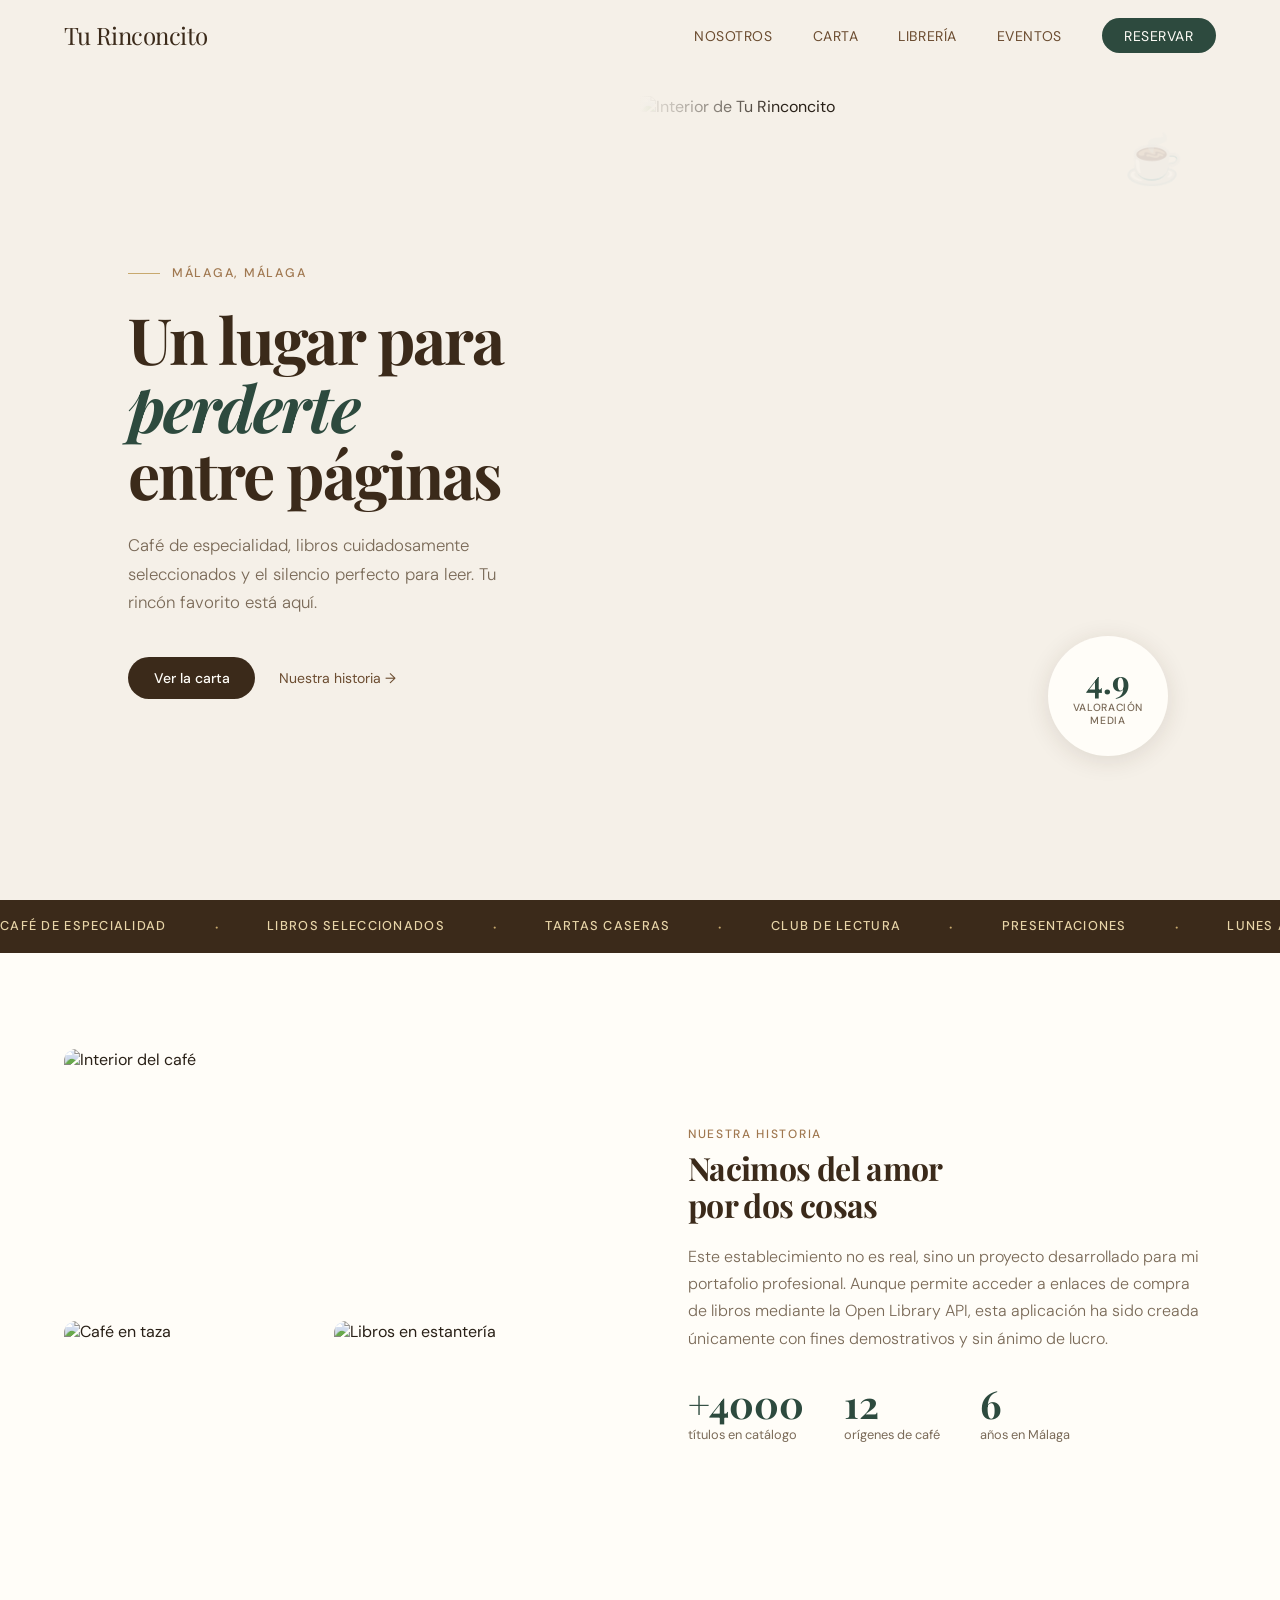
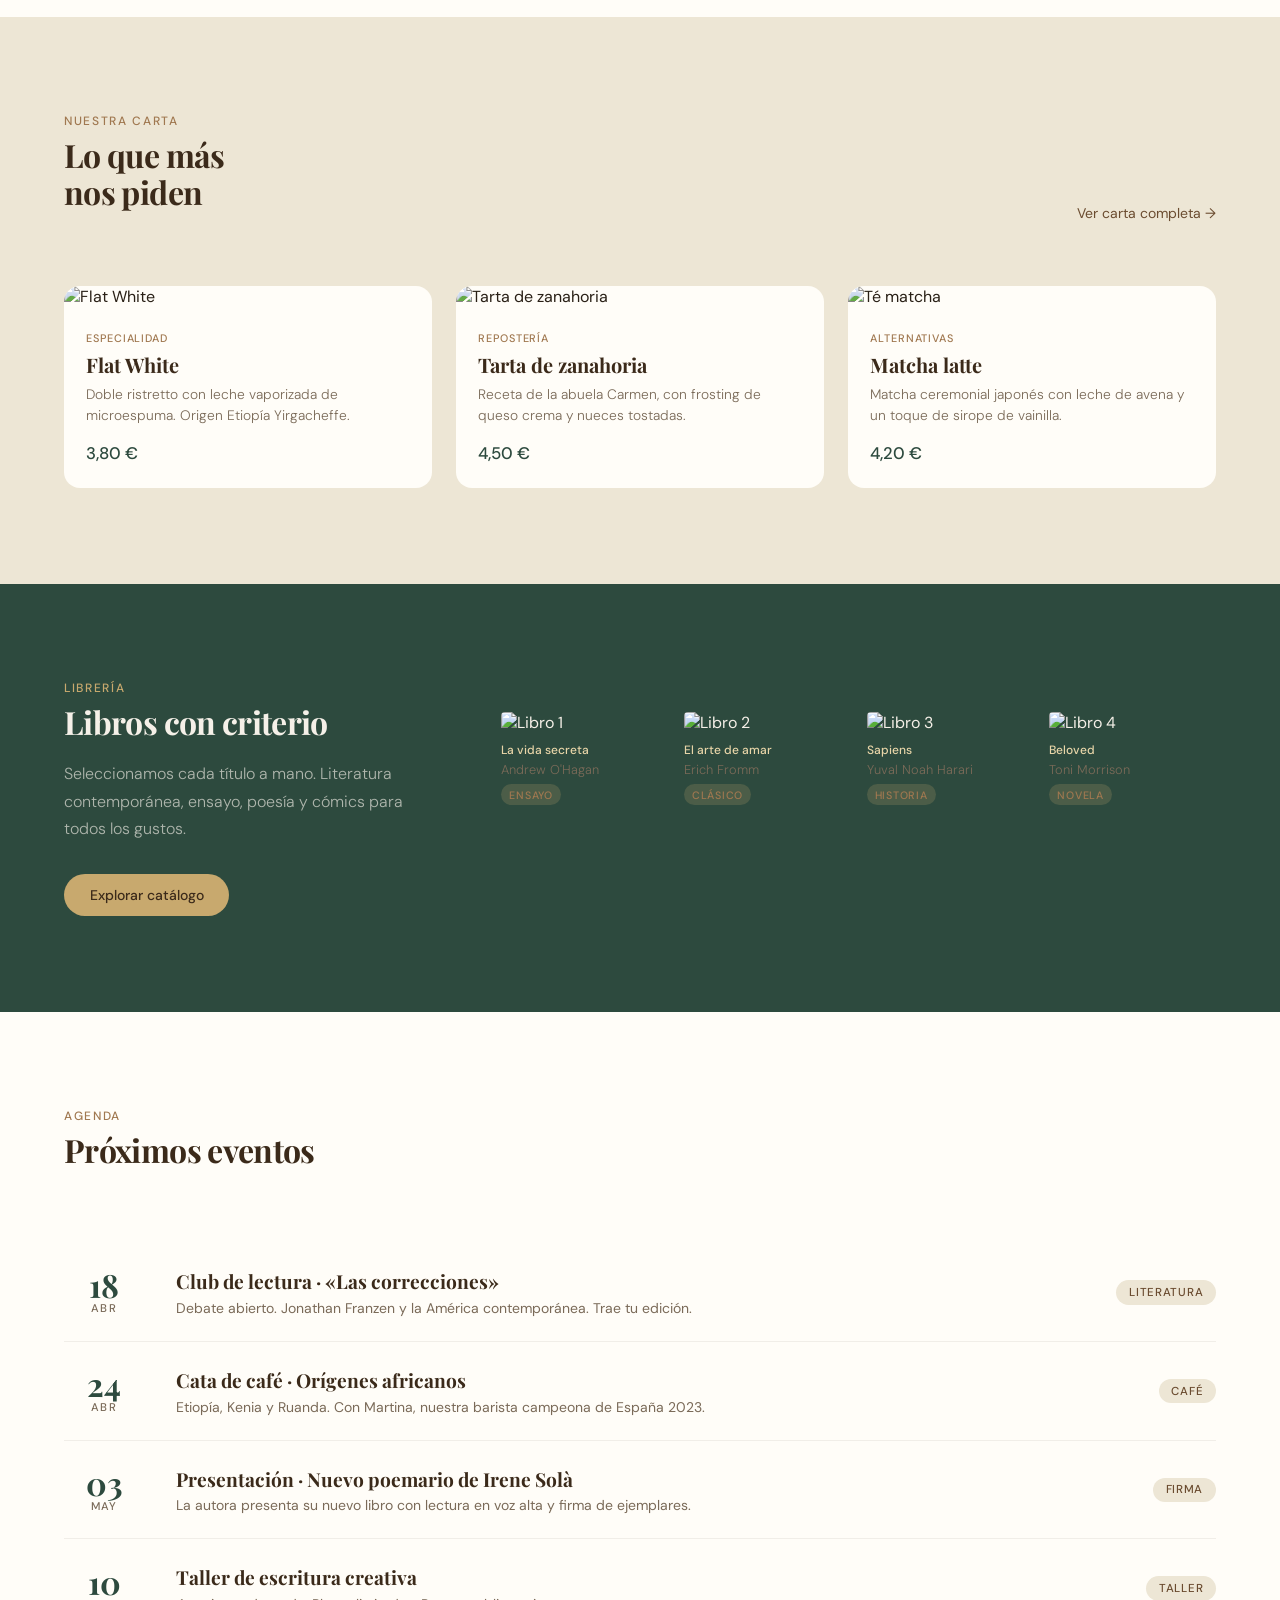
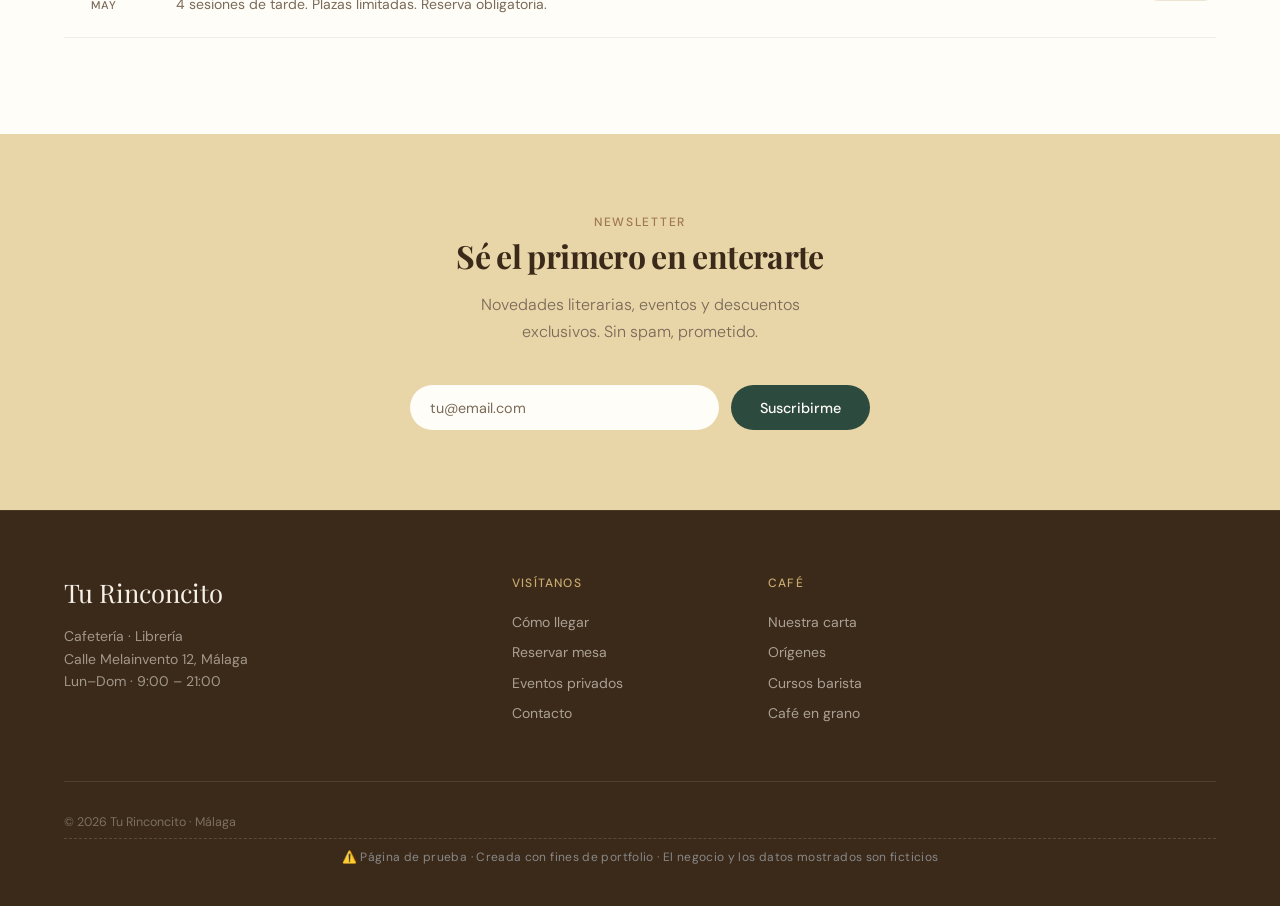
==== index.html @ 268b7c9b "Add files via upload" ====
<!doctype html>
<html lang="es">
  <head>
    <meta charset="UTF-8" />
    <meta name="viewport" content="width=device-width, initial-scale=1.0" />
    <title>Tu Rinconcito — Cafetería Librería</title>
    <link rel="preconnect" href="https://fonts.googleapis.com" />
    <link
      href="https://fonts.googleapis.com/css2?family=Playfair+Display:ital,wght@0,400;0,700;1,400&family=DM+Sans:wght@300;400;500&display=swap"
      rel="stylesheet"
    />

    <link rel="icon" href="./iconoCafe.ico" type="image/x-icon" />
    <link rel="stylesheet" href="styles.css" />
  </head>
  <body>
    <!-- NAV -->
    <nav id="navbar">
      <a href="#" class="nav-logo">Tu Rinconcito</a>
      <ul class="nav-links">
        <li><a href="#nosotros">Nosotros</a></li>
        <li><a href="#menu">Carta</a></li>
        <li><a href="#libros">Librería</a></li>
        <li><a href="#eventos">Eventos</a></li>
        <li><a href="#contacto" class="nav-cta">Reservar</a></li>
      </ul>
    </nav>

    <!-- HERO -->
    <section class="hero">
      <div class="hero-left">
        <p class="hero-eyebrow">Málaga, Málaga</p>
        <h1 class="hero-title">
          Un lugar para<br /><em>perderte</em><br />entre páginas
        </h1>
        <p class="hero-subtitle">
          Café de especialidad, libros cuidadosamente seleccionados y el
          silencio perfecto para leer. Tu rincón favorito está aquí.
        </p>
        <div class="hero-actions">
          <a href="#menu" class="btn-primary">Ver la carta</a>
          <a href="#nosotros" class="btn-text">Nuestra historia →</a>
        </div>
      </div>
      <div class="hero-right">
        <div class="hero-image-wrap">
          <img
            class="hero-img"
            src="https://hips.hearstapps.com/hmg-prod/images/ad-hoc-libreria-cafe-elle-gourmet-64f37fe46c05a.jpg?resize=980:*"
            alt="Interior de Tu Rinconcito"
          />
          <div class="hero-image-overlay"></div>
        </div>
        <div class="hero-badge">
          <span class="big">4.9</span>
          <span class="small">valoración media</span>
        </div>
        <div class="hero-deco">☕</div>
      </div>
    </section>

    <!-- MARQUEE -->
    <div class="marquee-bar" aria-hidden="true">
      <div class="marquee-track">
        <span>Café de especialidad</span><span class="dot">·</span>
        <span>Libros seleccionados</span><span class="dot">·</span>
        <span>Tartas caseras</span><span class="dot">·</span>
        <span>Club de lectura</span><span class="dot">·</span>
        <span>Presentaciones</span><span class="dot">·</span>
        <span>Lunes a domingo</span><span class="dot">·</span>
        <span>Café de especialidad</span><span class="dot">·</span>
        <span>Libros seleccionados</span><span class="dot">·</span>
        <span>Tartas caseras</span><span class="dot">·</span>
        <span>Club de lectura</span><span class="dot">·</span>
        <span>Presentaciones</span><span class="dot">·</span>
        <span>Lunes a domingo</span><span class="dot">·</span>
      </div>
    </div>

    <!-- ABOUT -->
    <section class="about" id="nosotros">
      <div class="reveal">
        <div class="about-image-grid">
          <img
            class="about-img"
            src="https://images.unsplash.com/photo-1559305616-3f99cd43e353?w=800&q=80"
            alt="Interior del café"
          />
          <img
            class="about-img"
            src="https://images.unsplash.com/photo-1495474472287-4d71bcdd2085?w=400&q=80"
            alt="Café en taza"
          />
          <img
            class="about-img"
            src="https://media.timeout.com/images/106189401/750/562/image.jpg"
            alt="Libros en estantería"
          />
        </div>
      </div>
      <div class="reveal">
        <p class="section-eyebrow">Nuestra historia</p>
        <h2 class="section-title">Nacimos del amor<br />por dos cosas</h2>
        <p class="section-body">
          Este establecimiento no es real, sino un proyecto desarrollado para mi
          portafolio profesional. Aunque permite acceder a enlaces de compra de
          libros mediante la Open Library API, esta aplicación ha sido creada
          únicamente con fines demostrativos y sin ánimo de lucro.
        </p>
        <div class="about-stats">
          <div>
            <div class="stat-num">+4000</div>
            <div class="stat-label">títulos en catálogo</div>
          </div>
          <div>
            <div class="stat-num">12</div>
            <div class="stat-label">orígenes de café</div>
          </div>
          <div>
            <div class="stat-num">6</div>
            <div class="stat-label">años en Málaga</div>
          </div>
        </div>
      </div>
    </section>

    <!-- MENU -->
    <section class="menu" id="menu">
      <div class="menu-header reveal">
        <div>
          <p class="section-eyebrow">Nuestra carta</p>
          <h2 class="section-title">Lo que más<br />nos piden</h2>
        </div>
        <a href="./carta.html" class="btn-text" style="margin-bottom: 0.5rem"
          >Ver carta completa →</a
        >
      </div>
      <div class="menu-grid">
        <div class="menu-card reveal">
          <img
            class="menu-card-img"
            src="https://www.lavazzausa.com/es/recipes-and-coffee-hacks/como-hacer-cafe-flat-white/_jcr_content/root/cust/customcontainer/image.coreimg.jpeg/1747815664322/d-m-how-to-slot-1-large%402.jpeg"
            alt="Flat White"
          />
          <div class="menu-card-body">
            <span class="menu-card-tag">Especialidad</span>
            <h3 class="menu-card-name">Flat White</h3>
            <p class="menu-card-desc">
              Doble ristretto con leche vaporizada de microespuma. Origen
              Etiopía Yirgacheffe.
            </p>
            <span class="menu-card-price">3,80 €</span>
          </div>
        </div>
        <div class="menu-card reveal">
          <img
            class="menu-card-img"
            src="https://www.justspices.es/media/recipe/bizcocho-zanahoria-sin-azucar.jpg"
            alt="Tarta de zanahoria"
          />
          <div class="menu-card-body">
            <span class="menu-card-tag">Repostería</span>
            <h3 class="menu-card-name">Tarta de zanahoria</h3>
            <p class="menu-card-desc">
              Receta de la abuela Carmen, con frosting de queso crema y nueces
              tostadas.
            </p>
            <span class="menu-card-price">4,50 €</span>
          </div>
        </div>
        <div class="menu-card reveal">
          <img
            class="menu-card-img"
            src="https://shopcoffeeexperience.com/wp-content/uploads/2024/09/te-matcha-redbus.jpg"
            alt="Té matcha"
          />
          <div class="menu-card-body">
            <span class="menu-card-tag">Alternativas</span>
            <h3 class="menu-card-name">Matcha latte</h3>
            <p class="menu-card-desc">
              Matcha ceremonial japonés con leche de avena y un toque de sirope
              de vainilla.
            </p>
            <span class="menu-card-price">4,20 €</span>
          </div>
        </div>
      </div>
    </section>

    <!-- LIBROS -->
    <section class="books" id="libros">
      <div class="books-layout">
        <div class="reveal">
          <p class="section-eyebrow">Librería</p>
          <h2 class="section-title">Libros con criterio</h2>
          <p class="section-body">
            Seleccionamos cada título a mano. Literatura contemporánea, ensayo,
            poesía y cómics para todos los gustos.
          </p>
          <a
            href="./libreria.html"
            class="btn-primary"
            style="
              display: inline-block;
              margin-top: 2rem;
              background: var(--sand);
              color: var(--brown);
            "
            >Explorar catálogo</a
          >
        </div>
        <div class="reveal">
          <div class="books-shelf">
            <div class="book">
              <img
                class="book-cover"
                src="https://cms.anagrama-ed.es/uploads/media/portadas/0001/23/cf4cf120631dd7d4f040956d47996b98063e74f5.jpeg"
                alt="Libro 1"
              />
              <p class="book-title-small">La vida secreta</p>
              <p class="book-author">Andrew O'Hagan</p>
              <span class="book-genre">Ensayo</span>
            </div>
            <div class="book">
              <img
                class="book-cover"
                src="https://www.naoslibros.es/media/img/portadas/_visd_0000JPG01W2T.jpg"
                alt="Libro 2"
              />
              <p class="book-title-small">El arte de amar</p>
              <p class="book-author">Erich Fromm</p>
              <span class="book-genre">Clásico</span>
            </div>
            <div class="book">
              <img
                class="book-cover"
                src="https://imagessl8.casadellibro.com/a/l/t5/18/9788466347518.jpg"
                alt="Libro 3"
              />
              <p class="book-title-small">Sapiens</p>
              <p class="book-author">Yuval Noah Harari</p>
              <span class="book-genre">Historia</span>
            </div>
            <div class="book">
              <img
                class="book-cover"
                src="https://images.unsplash.com/photo-1519682337058-a94d519337bc?w=200&q=80"
                alt="Libro 4"
              />
              <p class="book-title-small">Beloved</p>
              <p class="book-author">Toni Morrison</p>
              <span class="book-genre">Novela</span>
            </div>
          </div>
        </div>
      </div>
    </section>

    <!-- EVENTOS -->
    <section class="events" id="eventos">
      <div class="events-header reveal">
        <div>
          <p class="section-eyebrow">Agenda</p>
          <h2 class="section-title">Próximos eventos</h2>
        </div>

      </div>
      <div class="events-list reveal">
        <div class="event-item">
          <div class="event-date">
            <div class="event-day">18</div>
            <div class="event-month">Abr</div>
          </div>
          <div class="event-info">
            <h3>Club de lectura · «Las correcciones»</h3>
            <p>
              Debate abierto. Jonathan Franzen y la América contemporánea. Trae
              tu edición.
            </p>
          </div>
          <span class="event-tag">Literatura</span>
        </div>
        <div class="event-item">
          <div class="event-date">
            <div class="event-day">24</div>
            <div class="event-month">Abr</div>
          </div>
          <div class="event-info">
            <h3>Cata de café · Orígenes africanos</h3>
            <p>
              Etiopía, Kenia y Ruanda. Con Martina, nuestra barista campeona de
              España 2023.
            </p>
          </div>
          <span class="event-tag">Café</span>
        </div>
        <div class="event-item">
          <div class="event-date">
            <div class="event-day">03</div>
            <div class="event-month">May</div>
          </div>
          <div class="event-info">
            <h3>Presentación · Nuevo poemario de Irene Solà</h3>
            <p>
              La autora presenta su nuevo libro con lectura en voz alta y firma
              de ejemplares.
            </p>
          </div>
          <span class="event-tag">Firma</span>
        </div>
        <div class="event-item">
          <div class="event-date">
            <div class="event-day">10</div>
            <div class="event-month">May</div>
          </div>
          <div class="event-info">
            <h3>Taller de escritura creativa</h3>
            <p>4 sesiones de tarde. Plazas limitadas. Reserva obligatoria.</p>
          </div>
          <span class="event-tag">Taller</span>
        </div>
      </div>
    </section>

    <!-- NEWSLETTER -->
    <section class="newsletter" id="contacto">
      <p class="section-eyebrow" style="text-align: center">Newsletter</p>
      <h2 class="section-title reveal">Sé el primero en enterarte</h2>
      <p class="section-body reveal">
        Novedades literarias, eventos y descuentos exclusivos. Sin spam,
        prometido.
      </p>
      <form class="newsletter-form reveal" onsubmit="handleSubscribe(event)">
        <input type="email" placeholder="tu@email.com" required />
        <button type="submit">Suscribirme</button>
      </form>
      <p
        id="form-msg"
        style="
          margin-top: 1rem;
          font-size: 0.875rem;
          color: var(--green);
          display: none;
        "
      >
        ¡Apuntado! Nos vemos en el inbox
      </p>
    </section>

    <!-- FOOTER -->
    <footer>
      <div class="footer-top">
        <div>
          <div class="footer-brand">Tu Rinconcito</div>
          <p class="footer-tagline">
            Cafetería · Librería<br />Calle Melainvento 12, Málaga<br />Lun–Dom
            · 9:00 – 21:00
          </p>
        </div>
        <div class="footer-col">
          <h4>Visítanos</h4>
          <ul>
            <li><a href="#">Cómo llegar</a></li>
            <li><a href="#">Reservar mesa</a></li>
            <li><a href="#">Eventos privados</a></li>
            <li><a href="#">Contacto</a></li>
          </ul>
        </div>

        <div class="footer-col">
          <h4>Café</h4>
          <ul>
            <li><a href="#">Nuestra carta</a></li>
            <li><a href="#">Orígenes</a></li>
            <li><a href="#">Cursos barista</a></li>
            <li><a href="#">Café en grano</a></li>
          </ul>
        </div>
      </div>
      <div class="footer-bottom">
        <span>© 2026 Tu Rinconcito · Málaga</span>
      </div>
      <div class="footer-portfolio-notice">
        ⚠️ Página de prueba · Creada con fines de portfolio · El negocio y los
        datos mostrados son ficticios
      </div>
    </footer>

    <script src="script.js"></script>
  </body>
</html>
---- styles.css ----
*,
*::before,
*::after {
  box-sizing: border-box;
  margin: 0;
  padding: 0;
}

:root {
  --cream: #f5f0e8;
  --cream-dark: #ede6d5;
  --brown: #3b2a1a;
  --brown-mid: #6b4c30;
  --brown-light: #a07850;
  --green: #2d4a3e;
  --green-light: #4a7a68;
  --sand: #c8a96e;
  --sand-light: #e8d5a8;
  --text: #2a1f14;
  --text-muted: #7a6a58;
  --white: #fffdf8;
}

html {
  scroll-behavior: smooth;
}

body {
  font-family: "DM Sans", sans-serif;
  background: var(--cream);
  color: var(--text);
  overflow-x: hidden;
}

/* ── NAV ── */
nav {
  position: fixed;
  top: 0;
  left: 0;
  right: 0;
  z-index: 100;
  display: flex;
  align-items: center;
  justify-content: space-between;
  padding: 1.2rem 4rem;
  background: transparent;
  transition:
    background 0.4s,
    box-shadow 0.4s;
}

nav.scrolled {
  background: rgba(245, 240, 232, 0.95);
  backdrop-filter: blur(8px);
  box-shadow: 0 1px 0 rgba(58, 42, 26, 0.08);
}

.nav-logo {
  font-family: "Playfair Display", serif;
  font-size: 1.5rem;
  color: var(--brown);
  text-decoration: none;
  letter-spacing: -0.02em;
}

.nav-logo span {
  color: var(--green);
  font-style: italic;
}

.nav-links {
  display: flex;
  gap: 2.5rem;
  list-style: none;
}

.nav-links a {
  text-decoration: none;
  font-size: 0.875rem;
  font-weight: 400;
  color: var(--brown-mid);
  letter-spacing: 0.04em;
  text-transform: uppercase;
  transition: color 0.2s;
}

.nav-links a:hover {
  color: var(--brown);
}

.nav-cta {
  background: var(--green);
  color: var(--white) !important;
  padding: 0.55rem 1.4rem;
  border-radius: 100px;
  transition: background 0.2s !important;
}

.nav-cta:hover {
  background: var(--green-light) !important;
  color: var(--white) !important;
}

/* ── HERO ── */
.hero {
  min-height: 100vh;
  display: grid;
  grid-template-columns: 1fr 1fr;
  position: relative;
  overflow: hidden;
}

.hero-left {
  display: flex;
  flex-direction: column;
  justify-content: center;
  padding: 8rem 4rem 4rem 4rem;
  position: relative;
  z-index: 2;
}

.hero-eyebrow {
  font-size: 0.78rem;
  font-weight: 500;
  letter-spacing: 0.14em;
  text-transform: uppercase;
  color: var(--brown-light);
  margin-bottom: 1.5rem;
  display: flex;
  align-items: center;
  gap: 0.75rem;
}

.hero-eyebrow::before {
  content: "";
  display: block;
  width: 32px;
  height: 1px;
  background: var(--sand);
}

.hero-title {
  font-family: "Playfair Display", serif;
  font-size: clamp(3rem, 5vw, 5.5rem);
  line-height: 1.05;
  letter-spacing: -0.03em;
  color: var(--brown);
  margin-bottom: 1.5rem;
}

.hero-title em {
  font-style: italic;
  color: var(--green);
}

.hero-subtitle {
  font-size: 1.05rem;
  font-weight: 300;
  color: var(--text-muted);
  line-height: 1.7;
  max-width: 380px;
  margin-bottom: 2.5rem;
}

.hero-actions {
  display: flex;
  align-items: center;
  gap: 1.5rem;
}

.btn-primary {
  background: var(--brown);
  color: var(--white);
  padding: 0.85rem 2rem;
  border-radius: 100px;
  font-size: 0.9rem;
  font-weight: 500;
  text-decoration: none;
  transition:
    background 0.2s,
    transform 0.15s;
}

.btn-primary:hover {
  background: var(--brown-mid);
  transform: translateY(-2px);
}

.btn-text {
  font-size: 0.875rem;
  color: var(--brown-mid);
  text-decoration: none;
  display: flex;
  align-items: center;
  gap: 0.4rem;
  transition: gap 0.2s;
}

.btn-text:hover {
  gap: 0.7rem;
}

.hero-right {
  position: relative;
  overflow: hidden;
}

.hero-image-wrap {
  position: absolute;
  inset: 0;
}

.hero-img {
  width: 100%;
  height: 100%;
  object-fit: cover;
  filter: sepia(15%) saturate(80%);
}

.hero-image-overlay {
  position: absolute;
  inset: 0;
  background: linear-gradient(90deg, var(--cream) 0%, transparent 25%);
}

.hero-badge {
  position: absolute;
  bottom: 3rem;
  right: 3rem;
  background: var(--white);
  border-radius: 50%;
  width: 120px;
  height: 120px;
  display: flex;
  flex-direction: column;
  align-items: center;
  justify-content: center;
  text-align: center;
  padding: 1rem;
  box-shadow: 0 4px 24px rgba(58, 42, 26, 0.12);
}

.hero-badge .big {
  font-family: "Playfair Display", serif;
  font-size: 2rem;
  font-weight: 700;
  color: var(--green);
  line-height: 1;
}

.hero-badge .small {
  font-size: 0.65rem;
  font-weight: 500;
  letter-spacing: 0.06em;
  text-transform: uppercase;
  color: var(--text-muted);
  margin-top: 0.3rem;
}

/* floating coffee cup animation */
.hero-deco {
  position: absolute;
  top: 2rem;
  right: 2rem;
  font-size: 3rem;
  opacity: 0.15;
  animation: floatDeco 4s ease-in-out infinite;
}

@keyframes floatDeco {
  0%,
  100% {
    transform: translateY(0) rotate(-5deg);
  }
  50% {
    transform: translateY(-12px) rotate(5deg);
  }
}

/* ── MARQUEE ── */
.marquee-bar {
  background: var(--brown);
  color: var(--sand-light);
  padding: 0.9rem 0;
  overflow: hidden;
  white-space: nowrap;
}

.marquee-track {
  display: inline-flex;
  gap: 3rem;
  animation: marquee 22s linear infinite;
}

.marquee-track span {
  font-size: 0.8rem;
  font-weight: 500;
  letter-spacing: 0.1em;
  text-transform: uppercase;
}

.marquee-track .dot {
  color: var(--sand);
  font-size: 1rem;
}

@keyframes marquee {
  from {
    transform: translateX(0);
  }
  to {
    transform: translateX(-50%);
  }
}

/* ── SECTION BASE ── */
section {
  padding: 6rem 4rem;
}

.section-eyebrow {
  font-size: 0.75rem;
  font-weight: 500;
  letter-spacing: 0.14em;
  text-transform: uppercase;
  color: var(--brown-light);
  margin-bottom: 1rem;
}

.section-title {
  font-family: "Playfair Display", serif;
  font-size: clamp(2rem, 3.5vw, 3.2rem);
  letter-spacing: -0.02em;
  color: var(--brown);
  line-height: 1.15;
  margin-bottom: 1.2rem;
}

.section-body {
  font-size: 1rem;
  font-weight: 300;
  color: var(--text-muted);
  line-height: 1.7;
  max-width: 520px;
}

/* ── ABOUT ── */
.about {
  display: grid;
  grid-template-columns: 1fr 1fr;
  gap: 6rem;
  align-items: center;
  background: var(--white);
}

.about-image-grid {
  display: grid;
  grid-template-columns: 1fr 1fr;
  grid-template-rows: auto auto;
  gap: 12px;
}

.about-img {
  width: 100%;
  height: 200px;
  object-fit: cover;
  border-radius: 12px;
  filter: sepia(10%) saturate(85%);
}

.about-img:first-child {
  grid-column: 1 / 3;
  height: 260px;
}

.about-stats {
  display: flex;
  gap: 2.5rem;
  margin-top: 2rem;
}

.stat-num {
  font-family: "Playfair Display", serif;
  font-size: 2.4rem;
  font-weight: 700;
  color: var(--green);
  line-height: 1;
}

.stat-label {
  font-size: 0.8rem;
  font-weight: 400;
  color: var(--text-muted);
  margin-top: 0.25rem;
}

/* ── MENU / HIGHLIGHTS ── */
.menu {
  background: var(--cream-dark);
}

.menu-header {
  display: flex;
  align-items: flex-end;
  justify-content: space-between;
  margin-bottom: 3.5rem;
}

.menu-grid {
  display: grid;
  grid-template-columns: repeat(3, 1fr);
  gap: 1.5rem;
}

.menu-card {
  background: var(--white);
  border-radius: 16px;
  overflow: hidden;
  transition:
    transform 0.3s,
    box-shadow 0.3s;
  cursor: pointer;
}

.menu-card:hover {
  transform: translateY(-6px);
  box-shadow: 0 16px 40px rgba(58, 42, 26, 0.14);
}

.menu-card-img {
  width: 100%;
  height: 220px;
  object-fit: cover;
  filter: sepia(8%) saturate(90%);
}

.menu-card-body {
  padding: 1.2rem 1.4rem 1.5rem;
}

.menu-card-tag {
  display: inline-block;
  font-size: 0.7rem;
  font-weight: 500;
  letter-spacing: 0.08em;
  text-transform: uppercase;
  color: var(--brown-light);
  margin-bottom: 0.5rem;
}

.menu-card-name {
  font-family: "Playfair Display", serif;
  font-size: 1.3rem;
  color: var(--brown);
  margin-bottom: 0.4rem;
}

.menu-card-desc {
  font-size: 0.875rem;
  color: var(--text-muted);
  line-height: 1.5;
  margin-bottom: 1rem;
}

.menu-card-price {
  font-size: 1rem;
  font-weight: 500;
  color: var(--green);
}

/* ── BOOKS ── */
.books {
  background: var(--green);
  color: var(--cream);
}

.books .section-title {
  color: var(--cream);
}

.books .section-eyebrow {
  color: var(--sand);
}

.books .section-body {
  color: rgba(245, 240, 232, 0.65);
}

.books-layout {
  display: grid;
  grid-template-columns: 1fr 2fr;
  gap: 5rem;
  align-items: start;
}

.books-shelf {
  display: grid;
  grid-template-columns: repeat(4, 1fr);
  gap: 1rem;
  margin-top: 2rem;
}

.book {
  cursor: pointer;
  transition: transform 0.2s;
}

.book:hover {
  transform: translateY(-8px);
}

.book-cover {
  width: 100%;
  aspect-ratio: 2/3;
  border-radius: 4px;
  margin-bottom: 0.6rem;
  object-fit: cover;
}

.book-title-small {
  font-size: 0.75rem;
  font-weight: 500;
  color: var(--sand-light);
  line-height: 1.3;
}

.book-author {
  font-size: 0.7rem;
  color: rgba(245, 240, 232, 0.45);
  margin-top: 0.15rem;
}

.book-genre {
  display: inline-block;
  font-size: 0.65rem;
  padding: 0.2rem 0.5rem;
  border-radius: 100px;
  background: rgba(200, 169, 110, 0.2);
  color: var(--sand);
  margin-top: 0.4rem;
}

/* ── EVENTS ── */
.events {
  background: var(--white);
}

.events-header {
  display: flex;
  align-items: flex-end;
  justify-content: space-between;
  margin-bottom: 3.5rem;
}

.events-list {
  display: flex;
  flex-direction: column;
  gap: 1px;
}

.event-item {
  display: grid;
  grid-template-columns: 80px 1fr auto;
  align-items: center;
  gap: 2rem;
  padding: 1.5rem 0;
  border-bottom: 1px solid rgba(58, 42, 26, 0.07);
  transition: background 0.2s;
  cursor: pointer;
}

.event-item:hover {
  background: var(--cream);
  padding-left: 1rem;
  border-radius: 8px;
}

.event-date {
  text-align: center;
}

.event-day {
  font-family: "Playfair Display", serif;
  font-size: 2rem;
  font-weight: 700;
  color: var(--green);
  line-height: 1;
}

.event-month {
  font-size: 0.7rem;
  font-weight: 500;
  letter-spacing: 0.1em;
  text-transform: uppercase;
  color: var(--text-muted);
}

.event-info h3 {
  font-family: "Playfair Display", serif;
  font-size: 1.2rem;
  color: var(--brown);
  margin-bottom: 0.3rem;
}

.event-info p {
  font-size: 0.875rem;
  color: var(--text-muted);
}

.event-tag {
  font-size: 0.72rem;
  font-weight: 500;
  letter-spacing: 0.06em;
  text-transform: uppercase;
  padding: 0.3rem 0.8rem;
  border-radius: 100px;
  background: var(--cream-dark);
  color: var(--brown-mid);
}

/* ── NEWSLETTER ── */
.newsletter {
  background: var(--sand-light);
  text-align: center;
  padding: 5rem 4rem;
}

.newsletter .section-title {
  max-width: 480px;
  margin: 0 auto 1rem;
}

.newsletter .section-body {
  margin: 0 auto 2.5rem;
  text-align: center;
  max-width: 400px;
}

.newsletter-form {
  display: flex;
  gap: 0.75rem;
  justify-content: center;
  max-width: 460px;
  margin: 0 auto;
}

.newsletter-form input {
  flex: 1;
  padding: 0.85rem 1.25rem;
  border: none;
  border-radius: 100px;
  font-family: "DM Sans", sans-serif;
  font-size: 0.9rem;
  background: var(--white);
  color: var(--text);
  outline: none;
}

.newsletter-form input::placeholder {
  color: var(--text-muted);
}

.newsletter-form button {
  padding: 0.85rem 1.8rem;
  border: none;
  border-radius: 100px;
  background: var(--green);
  color: var(--white);
  font-family: "DM Sans", sans-serif;
  font-size: 0.9rem;
  font-weight: 500;
  cursor: pointer;
  transition:
    background 0.2s,
    transform 0.15s;
}

.newsletter-form button:hover {
  background: var(--green-light);
  transform: translateY(-2px);
}

/* ── FOOTER ── */
footer {
  background: var(--brown);
  color: var(--cream);
  padding: 4rem 4rem 2rem;
}

.footer-top {
  display: grid;
  grid-template-columns: 2fr 1fr 1fr 1fr;
  gap: 4rem;
  padding-bottom: 3rem;
  border-bottom: 1px solid rgba(245, 240, 232, 0.1);
  margin-bottom: 2rem;
}

.footer-brand {
  font-family: "Playfair Display", serif;
  font-size: 1.6rem;
  color: var(--cream);
  margin-bottom: 1rem;
}

.footer-brand span {
  color: var(--sand);
  font-style: italic;
}

.footer-tagline {
  font-size: 0.875rem;
  color: rgba(245, 240, 232, 0.55);
  line-height: 1.6;
  max-width: 220px;
}

.footer-col h4 {
  font-size: 0.75rem;
  font-weight: 500;
  letter-spacing: 0.1em;
  text-transform: uppercase;
  color: var(--sand);
  margin-bottom: 1.2rem;
}

.footer-col ul {
  list-style: none;
}

.footer-col li {
  margin-bottom: 0.6rem;
}

.footer-col a {
  text-decoration: none;
  font-size: 0.875rem;
  color: rgba(245, 240, 232, 0.6);
  transition: color 0.2s;
}

.footer-col a:hover {
  color: var(--cream);
}

.footer-bottom {
  display: flex;
  align-items: center;
  justify-content: space-between;
  font-size: 0.78rem;
  color: rgba(245, 240, 232, 0.35);
}

.social-links {
  display: flex;
  gap: 1rem;
}

.social-links a {
  color: rgba(245, 240, 232, 0.45);
  text-decoration: none;
  font-size: 0.78rem;
  transition: color 0.2s;
}

.social-links a:hover {
  color: var(--cream);
}

/* ── SCROLL REVEAL ── */
.reveal {
  opacity: 0;
  transform: translateY(28px);
  transition:
    opacity 0.7s ease,
    transform 0.7s ease;
}

.reveal.visible {
  opacity: 1;
  transform: translateY(0);
}

/* ── RESPONSIVE ── */
@media (max-width: 900px) {
  nav {
    padding: 1rem 1.5rem;
  }
  .nav-links {
    display: none;
  }
  .hero {
    grid-template-columns: 1fr;
  }
  .hero-right {
    display: none;
  }
  .hero-left {
    padding: 7rem 1.5rem 4rem;
  }
  section {
    padding: 4rem 1.5rem;
  }
  .about {
    grid-template-columns: 1fr;
    gap: 2.5rem;
  }
  .menu-grid {
    grid-template-columns: 1fr;
  }
  .books-layout {
    grid-template-columns: 1fr;
    gap: 2.5rem;
  }
  .books-shelf {
    grid-template-columns: repeat(4, 1fr);
  }
  .footer-top {
    grid-template-columns: 1fr 1fr;
    gap: 2rem;
  }
  .newsletter-form {
    flex-direction: column;
  }
}

@keyframes floatDeco {
  0%,
  100% {
    transform: translateY(0) rotate(-5deg);
  }
  50% {
    transform: translateY(-12px) rotate(5deg);
  }
}

@keyframes marquee {
  from {
    transform: translateX(0);
  }
  to {
    transform: translateX(-50%);
  }
}

/* ── RESPONSIVE ── */
@media (max-width: 900px) {
  nav {
    padding: 1rem 1.5rem;
  }
  .nav-links {
    display: none;
  }
  .hero {
    grid-template-columns: 1fr;
  }
  .hero-right {
    display: none;
  }
  .hero-left {
    padding: 7rem 1.5rem 4rem;
  }
  section {
    padding: 4rem 1.5rem;
  }
  .about {
    grid-template-columns: 1fr;
    gap: 2.5rem;
  }
  .menu-grid {
    grid-template-columns: 1fr;
  }
  .books-layout {
    grid-template-columns: 1fr;
    gap: 2.5rem;
  }
  .books-shelf {
    grid-template-columns: repeat(4, 1fr);
  }
  .footer-top {
    grid-template-columns: 1fr 1fr;
    gap: 2rem;
  }
  .newsletter-form {
    flex-direction: column;
  }
}

.nav-links a.active {
  color: var(--brown);
  font-weight: 500;
}

.nav-cta:hover {
  background: var(--green-light) !important;
}

/* ── PAGE HERO ── */
.page-hero {
  padding: 10rem 4rem 5rem;
  background: var(--white);
  display: grid;
  grid-template-columns: 1fr 1fr;
  gap: 4rem;
  align-items: end;
}

.page-hero-eyebrow {
  font-size: 0.78rem;
  font-weight: 500;
  letter-spacing: 0.14em;
  text-transform: uppercase;
  color: var(--brown-light);
  margin-bottom: 1rem;
  display: flex;
  align-items: center;
  gap: 0.75rem;
}

.page-hero-eyebrow::before {
  content: "";
  display: block;
  width: 32px;
  height: 1px;
  background: var(--sand);
}

.page-hero-title {
  font-family: "Playfair Display", serif;
  font-size: clamp(3rem, 5vw, 5rem);
  line-height: 1.05;
  letter-spacing: -0.03em;
  color: var(--brown);
}

.page-hero-title em {
  font-style: italic;
  color: var(--green);
}

.page-hero-right {
  padding-bottom: 0.5rem;
}

.page-hero-desc {
  font-size: 1.05rem;
  font-weight: 300;
  color: var(--text-muted);
  line-height: 1.7;
  margin-bottom: 1.5rem;
}

.hours-badge {
  display: inline-flex;
  align-items: center;
  gap: 0.6rem;
  background: var(--cream);
  border: 1px solid var(--cream-dark);
  border-radius: 100px;
  padding: 0.5rem 1.1rem;
  font-size: 0.82rem;
  color: var(--brown-mid);
}

.hours-dot {
  width: 7px;
  height: 7px;
  border-radius: 50%;
  background: var(--green);
  animation: pulse 2s ease-in-out infinite;
}

@keyframes pulse {
  0%,
  100% {
    opacity: 1;
  }
  50% {
    opacity: 0.35;
  }
}

/* ── FILTER TABS ── */
.filter-bar {
  background: var(--white);
  padding: 0 4rem 2.5rem;
  display: flex;
  align-items: center;
  gap: 0.5rem;
  border-bottom: 1px solid rgba(58, 42, 26, 0.07);
  flex-wrap: wrap;
}

.filter-btn {
  padding: 0.5rem 1.2rem;
  border-radius: 100px;
  border: 1px solid var(--cream-dark);
  background: transparent;
  font-family: "DM Sans", sans-serif;
  font-size: 0.82rem;
  font-weight: 400;
  color: var(--text-muted);
  cursor: pointer;
  transition: all 0.2s;
  letter-spacing: 0.02em;
}

.filter-btn:hover {
  border-color: var(--brown-light);
  color: var(--brown);
}

.filter-btn.active {
  background: var(--brown);
  border-color: var(--brown);
  color: var(--white);
  font-weight: 500;
}

/* ── SECTION BASE ── */
.menu-section {
  padding: 5rem 4rem;
}

.menu-section:nth-child(even) {
  background: var(--cream-dark);
}

.menu-section:nth-child(odd) {
  background: var(--cream);
}

.section-header {
  display: flex;
  align-items: flex-end;
  justify-content: space-between;
  margin-bottom: 3rem;
  padding-bottom: 1.5rem;
  border-bottom: 1px solid rgba(58, 42, 26, 0.08);
}

.section-eyebrow {
  font-size: 0.75rem;
  font-weight: 500;
  letter-spacing: 0.14em;
  text-transform: uppercase;
  color: var(--brown-light);
  margin-bottom: 0.5rem;
}

.section-title {
  font-family: "Playfair Display", serif;
  font-size: clamp(1.8rem, 2.5vw, 2.6rem);
  letter-spacing: -0.02em;
  color: var(--brown);
  line-height: 1.15;
}

.section-title em {
  font-style: italic;
  color: var(--green);
}

.section-note {
  font-size: 0.82rem;
  color: var(--text-muted);
  font-weight: 300;
  max-width: 260px;
  text-align: right;
  line-height: 1.5;
}

/* ── CARD GRID ── */
.cards-grid {
  display: grid;
  grid-template-columns: repeat(3, 1fr);
  gap: 1.5rem;
}

.menu-card {
  background: var(--white);
  border-radius: 16px;
  overflow: hidden;
  transition:
    transform 0.3s,
    box-shadow 0.3s;
  cursor: pointer;
  position: relative;
}

.menu-card-img {
  width: 100%;
  height: 200px;
  object-fit: cover;
  filter: sepia(8%) saturate(90%);
  transition: transform 0.4s;
}

.menu-card:hover .menu-card-img {
  transform: scale(1.04);
}

.menu-card-img-wrap {
  overflow: hidden;
}

.menu-card-tag {
  display: inline-block;
  font-size: 0.68rem;
  font-weight: 500;
  letter-spacing: 0.08em;
  text-transform: uppercase;
  color: var(--brown-light);
  margin-bottom: 0.4rem;
}

.menu-card-name {
  font-family: "Playfair Display", serif;
  font-size: 1.25rem;
  color: var(--brown);
  margin-bottom: 0.35rem;
}

.menu-card-desc {
  font-size: 0.86rem;
  color: var(--text-muted);
  line-height: 1.55;
  margin-bottom: 1rem;
  font-weight: 300;
}

.menu-card-footer {
  display: flex;
  align-items: center;
  justify-content: space-between;
}

.menu-card-price {
  font-size: 1.05rem;
  font-weight: 500;
  color: var(--green);
}

.badge-new {
  position: absolute;
  top: 0.9rem;
  right: 0.9rem;
  background: var(--sand);
  color: var(--brown);
  font-size: 0.65rem;
  font-weight: 500;
  letter-spacing: 0.08em;
  text-transform: uppercase;
  padding: 0.25rem 0.65rem;
  border-radius: 100px;
}

.badge-vegan {
  font-size: 0.7rem;
  color: var(--green-light);
  display: flex;
  align-items: center;
  gap: 0.3rem;
}

.badge-vegan::before {
  content: "";
  display: block;
  width: 6px;
  height: 6px;
  border-radius: 50%;
  background: var(--green-light);
}

/* ── LIST STYLE (bebidas) ── */
.items-list {
  display: flex;
  flex-direction: column;
  gap: 0;
}

.list-item {
  display: grid;
  grid-template-columns: 1fr auto;
  align-items: center;
  gap: 2rem;
  padding: 1.3rem 0;
  border-bottom: 1px solid rgba(58, 42, 26, 0.06);
  transition: padding-left 0.2s;
  cursor: default;
}

.list-item:hover {
  padding-left: 0.75rem;
}

.list-item:last-child {
  border-bottom: none;
}

.list-item-name {
  font-family: "Playfair Display", serif;
  font-size: 1.1rem;
  color: var(--brown);
  margin-bottom: 0.25rem;
}

.list-item-desc {
  font-size: 0.82rem;
  color: var(--text-muted);
  font-weight: 300;
}

.list-item-price {
  font-size: 1rem;
  font-weight: 500;
  color: var(--green);
  white-space: nowrap;
}

/* ── SPLIT LAYOUT (para secciones especiales) ── */
.split-layout {
  display: grid;
  grid-template-columns: 1fr 1fr;
  gap: 5rem;
  align-items: start;
}

.split-image {
  width: 100%;
  aspect-ratio: 4/3;
  object-fit: cover;
  border-radius: 16px;
  filter: sepia(10%) saturate(85%);
}

/* ── DESTACADOS banner ── */
.destacados-banner {
  background: var(--green);
  padding: 4rem;
  display: grid;
  grid-template-columns: repeat(4, 1fr);
  gap: 2rem;
}

.destacado-item {
  text-align: center;
  padding: 1.5rem;
  border-right: 1px solid rgba(245, 240, 232, 0.1);
}

.destacado-item:last-child {
  border-right: none;
}

.destacado-icon {
  font-size: 2rem;
  margin-bottom: 0.75rem;
  display: block;
}

.destacado-label {
  font-size: 0.7rem;
  font-weight: 500;
  letter-spacing: 0.1em;
  text-transform: uppercase;
  color: var(--sand);
  margin-bottom: 0.4rem;
}

.destacado-text {
  font-family: "Playfair Display", serif;
  font-size: 1rem;
  color: var(--cream);
}

/* ── REVEAL ── */
.reveal {
  opacity: 0;
  transform: translateY(24px);
  transition:
    opacity 0.65s ease,
    transform 0.65s ease;
}

/* ── HIDDEN (filter) ── */
.menu-section.hidden {
  display: none;
}

/* ── RESPONSIVE ── */
@media (max-width: 900px) {
  nav {
    padding: 1rem 1.5rem;
  }
  .nav-links {
    display: none;
  }
  .page-hero {
    grid-template-columns: 1fr;
    padding: 8rem 1.5rem 3rem;
    gap: 2rem;
  }
  .filter-bar {
    padding: 0 1.5rem 1.5rem;
  }
  .menu-section {
    padding: 3.5rem 1.5rem;
  }
  .cards-grid {
    grid-template-columns: 1fr;
  }
  .split-layout {
    grid-template-columns: 1fr;
    gap: 2rem;
  }
  .split-image {
    display: none;
  }
  .destacados-banner {
    grid-template-columns: repeat(2, 1fr);
    padding: 2.5rem 1.5rem;
  }
  .footer-top {
    grid-template-columns: 1fr 1fr;
    gap: 2rem;
  }
}

@keyframes pulse {
  0%,
  100% {
    opacity: 1;
  }
  50% {
    opacity: 0.35;
  }
}

/* ── RESPONSIVE ── */
@media (max-width: 900px) {
  nav {
    padding: 1rem 1.5rem;
  }
  .nav-links {
    display: none;
  }
  .page-hero {
    grid-template-columns: 1fr;
    padding: 8rem 1.5rem 3rem;
    gap: 2rem;
  }
  .filter-bar {
    padding: 0 1.5rem 1.5rem;
  }
  .menu-section {
    padding: 3.5rem 1.5rem;
  }
  .cards-grid {
    grid-template-columns: 1fr;
  }
  .split-layout {
    grid-template-columns: 1fr;
    gap: 2rem;
  }
  .split-image {
    display: none;
  }
  .destacados-banner {
    grid-template-columns: repeat(2, 1fr);
    padding: 2.5rem 1.5rem;
  }
  .footer-top {
    grid-template-columns: 1fr 1fr;
    gap: 2rem;
  }
}

@keyframes pulse {
  0%,
  100% {
    opacity: 1;
  }
  50% {
    opacity: 0.35;
  }
}

/* ── RESPONSIVE ── */
@media (max-width: 900px) {
  nav {
    padding: 1rem 1.5rem;
  }
  .nav-links {
    display: none;
  }
  .page-hero {
    grid-template-columns: 1fr;
    padding: 8rem 1.5rem 3rem;
    gap: 2rem;
  }
  .filter-bar {
    padding: 0 1.5rem 1.5rem;
  }
  .menu-section {
    padding: 3.5rem 1.5rem;
  }
  .cards-grid {
    grid-template-columns: 1fr;
  }
  .split-layout {
    grid-template-columns: 1fr;
    gap: 2rem;
  }
  .split-image {
    display: none;
  }
  .destacados-banner {
    grid-template-columns: repeat(2, 1fr);
    padding: 2.5rem 1.5rem;
  }
  .footer-top {
    grid-template-columns: 1fr 1fr;
    gap: 2rem;
  }
}

*,
*::before,
*::after {
  box-sizing: border-box;
  margin: 0;
  padding: 0;
}

body {
  font-family: "DM Sans", sans-serif;
  background: var(--cream);
  color: var(--text);
  overflow-x: hidden;
}

/* ── NAV ── */
nav {
  position: fixed;
  top: 0;
  left: 0;
  right: 0;
  z-index: 100;
  display: flex;
  align-items: center;
  justify-content: space-between;
  padding: 1.2rem 4rem;
  background: transparent;
  transition:
    background 0.4s,
    box-shadow 0.4s;
}

nav.scrolled {
  background: rgba(245, 240, 232, 0.95);
  backdrop-filter: blur(8px);
  box-shadow: 0 1px 0 rgba(58, 42, 26, 0.08);
}

.nav-logo {
  font-family: "Playfair Display", serif;
  font-size: 1.5rem;
  color: var(--brown);
  text-decoration: none;
  letter-spacing: -0.02em;
}

.page-hero-eyebrow::before {
  content: "";
  display: block;
  width: 32px;
  height: 1px;
  background: var(--sand);
}

.page-hero-title {
  font-family: "Playfair Display", serif;
  font-size: clamp(3rem, 5vw, 5rem);
  line-height: 1.05;
  letter-spacing: -0.03em;
  color: var(--brown);
}

.hero-meta {
  display: flex;
  gap: 2rem;
}

.hero-meta-item .num {
  font-family: "Playfair Display", serif;
  font-size: 2rem;
  font-weight: 700;
  color: var(--green);
  line-height: 1;
}

.hero-meta-item .lbl {
  font-size: 0.78rem;
  color: var(--text-muted);
  margin-top: 0.2rem;
}

/* ── FILTER BAR ── */
.filter-bar {
  background: var(--white);
  padding: 0 4rem 2.5rem;
  display: flex;
  align-items: center;
  gap: 0.5rem;
  border-bottom: 1px solid rgba(58, 42, 26, 0.07);
  flex-wrap: wrap;
}

.filter-btn {
  padding: 0.5rem 1.2rem;
  border-radius: 100px;
  border: 1px solid var(--cream-dark);
  background: transparent;
  font-family: "DM Sans", sans-serif;
  font-size: 0.82rem;
  font-weight: 400;
  color: var(--text-muted);
  cursor: pointer;
  transition: all 0.2s;
  letter-spacing: 0.02em;
}

.refresh-btn {
  margin-left: auto;
  display: flex;
  align-items: center;
  gap: 0.5rem;
  padding: 0.5rem 1.2rem;
  border-radius: 100px;
  border: 1px solid var(--green);
  background: transparent;
  font-family: "DM Sans", sans-serif;
  font-size: 0.82rem;
  color: var(--green);
  cursor: pointer;
  transition: all 0.2s;
}

.refresh-btn:hover {
  background: var(--green);
  color: var(--white);
}

.refresh-btn svg {
  width: 13px;
  height: 13px;
  transition: transform 0.5s;
}

.refresh-btn.spinning svg {
  transform: rotate(360deg);
}

/* ── SECTION ── */
.books-section {
  padding: 5rem 4rem;
}

.books-section:nth-child(even) {
  background: var(--cream-dark);
}

.books-section:nth-child(odd) {
  background: var(--cream);
}

.section-header {
  display: flex;
  align-items: flex-end;
  justify-content: space-between;
  margin-bottom: 3rem;
  padding-bottom: 1.5rem;
  border-bottom: 1px solid rgba(58, 42, 26, 0.08);
}

.section-title {
  font-family: "Playfair Display", serif;
  font-size: clamp(1.8rem, 2.5vw, 2.6rem);
  letter-spacing: -0.02em;
  color: var(--brown);
  line-height: 1.15;
}

/* ── BOOK CARDS GRID ── */
.books-grid {
  display: grid;
  grid-template-columns: repeat(4, 1fr);
  gap: 1.8rem;
}

.book-card {
  background: var(--white);
  border-radius: 12px;
  overflow: hidden;
  cursor: pointer;
  transition:
    transform 0.3s,
    box-shadow 0.3s;
  position: relative;
}

.book-card:hover {
  transform: translateY(-6px);
  box-shadow: 0 16px 40px rgba(58, 42, 26, 0.14);
}

.book-cover-wrap {
  position: relative;
  overflow: hidden;
  aspect-ratio: 2/3;
  background: var(--cream-dark);
}

.book-cover-wrap img {
  width: 100%;
  height: 100%;
  object-fit: cover;
  transition: transform 0.4s;
  display: block;
}

.book-card:hover .book-cover-wrap img {
  transform: scale(1.04);
}

.book-cover-placeholder {
  width: 100%;
  height: 100%;
  display: flex;
  flex-direction: column;
  align-items: center;
  justify-content: center;
  padding: 1.5rem;
  text-align: center;
  background: var(--cream-dark);
}

.book-cover-placeholder .ph-title {
  font-family: "Playfair Display", serif;
  font-size: 0.95rem;
  color: var(--brown);
  line-height: 1.3;
  margin-bottom: 0.5rem;
}

.book-cover-placeholder .ph-author {
  font-size: 0.72rem;
  color: var(--text-muted);
}

.book-overlay {
  position: absolute;
  inset: 0;
  background: rgba(45, 74, 62, 0.88);
  display: flex;
  flex-direction: column;
  align-items: center;
  justify-content: center;
  gap: 0.75rem;
  opacity: 0;
  transition: opacity 0.3s;
  padding: 1rem;
}

.book-card:hover .book-overlay {
  opacity: 1;
}

.overlay-btn {
  background: var(--white);
  color: var(--green);
  border: none;
  border-radius: 100px;
  padding: 0.5rem 1.2rem;
  font-family: "DM Sans", sans-serif;
  font-size: 0.78rem;
  font-weight: 500;
  cursor: pointer;
  width: 100%;
  transition: background 0.2s;
  text-align: center;
}

.overlay-btn:hover {
  background: var(--sand-light);
}

.overlay-btn.secondary {
  background: transparent;
  color: var(--cream);
  border: 1px solid rgba(245, 240, 232, 0.35);
}

.overlay-btn.secondary:hover {
  background: rgba(245, 240, 232, 0.1);
}

.book-body {
  padding: 1rem 1.1rem 1.3rem;
}

.book-genre {
  display: inline-block;
  font-size: 0.67rem;
  font-weight: 500;
  letter-spacing: 0.07em;
  text-transform: uppercase;
  color: var(--brown-light);
  margin-bottom: 0.35rem;
}

.book-title {
  font-family: "Playfair Display", serif;
  font-size: 1rem;
  color: var(--brown);
  line-height: 1.3;
  margin-bottom: 0.25rem;
  display: -webkit-box;
  -webkit-line-clamp: 2;
  -webkit-box-orient: vertical;
  overflow: hidden;
}

.book-author {
  font-size: 0.8rem;
  color: var(--text-muted);
  font-weight: 300;
}

.book-year {
  font-size: 0.72rem;
  color: var(--brown-light);
  margin-top: 0.5rem;
}

/* ── SKELETON LOADER ── */
.skeleton {
  background: var(--white);
  border-radius: 12px;
  overflow: hidden;
  animation: shimmer 1.4s ease-in-out infinite;
}

.skeleton-cover {
  aspect-ratio: 2/3;
  background: var(--cream-dark);
}

.skeleton-body {
  padding: 1rem 1.1rem;
}

.skeleton-line {
  height: 10px;
  background: var(--cream-dark);
  border-radius: 100px;
  margin-bottom: 0.6rem;
}

.skeleton-line.short {
  width: 55%;
}

.skeleton-line.medium {
  width: 80%;
}

@keyframes shimmer {
  0%,
  100% {
    opacity: 1;
  }
  50% {
    opacity: 0.5;
  }
}

/* ── FEATURED (libro destacado) ── */
.featured-card {
  background: var(--green);
  border-radius: 16px;
  padding: 2.5rem;
  display: grid;
  grid-template-columns: auto 1fr;
  gap: 2.5rem;
  align-items: center;
  margin-bottom: 3rem;
  cursor: pointer;
  transition:
    transform 0.3s,
    box-shadow 0.3s;
}

.featured-card:hover {
  transform: translateY(-4px);
  box-shadow: 0 16px 48px rgba(45, 74, 62, 0.3);
}

.featured-cover {
  width: 130px;
  flex-shrink: 0;
  aspect-ratio: 2/3;
  border-radius: 6px;
  object-fit: cover;
  box-shadow: 0 8px 24px rgba(0, 0, 0, 0.3);
}

.featured-cover-ph {
  width: 130px;
  aspect-ratio: 2/3;
  border-radius: 6px;
  background: rgba(245, 240, 232, 0.12);
  display: flex;
  align-items: center;
  justify-content: center;
  flex-shrink: 0;
}

.featured-eyebrow {
  font-size: 0.7rem;
  font-weight: 500;
  letter-spacing: 0.12em;
  text-transform: uppercase;
  color: var(--sand);
  margin-bottom: 0.6rem;
}

.featured-title {
  font-family: "Playfair Display", serif;
  font-size: clamp(1.4rem, 2.5vw, 2rem);
  color: var(--cream);
  line-height: 1.2;
  margin-bottom: 0.5rem;
}

.featured-author {
  font-size: 0.95rem;
  color: rgba(245, 240, 232, 0.65);
  margin-bottom: 1rem;
  font-weight: 300;
}

.featured-desc {
  font-size: 0.88rem;
  color: rgba(245, 240, 232, 0.55);
  line-height: 1.6;
  font-weight: 300;
  max-width: 480px;
  margin-bottom: 1.5rem;
}

.featured-link {
  display: inline-flex;
  align-items: center;
  gap: 0.4rem;
  background: var(--sand);
  color: var(--brown);
  padding: 0.55rem 1.3rem;
  border-radius: 100px;
  font-size: 0.82rem;
  font-weight: 500;
  text-decoration: none;
  transition: background 0.2s;
  border: none;
  cursor: pointer;
  font-family: "DM Sans", sans-serif;
}

.featured-link:hover {
  background: var(--sand-light);
}

/* ── MODAL ── */
.modal-backdrop {
  position: fixed;
  inset: 0;
  background: rgba(42, 31, 20, 0.6);
  z-index: 200;
  display: flex;
  align-items: center;
  justify-content: center;
  padding: 2rem;
  opacity: 0;
  pointer-events: none;
  transition: opacity 0.3s;
}

.modal-backdrop.open {
  opacity: 1;
  pointer-events: all;
}

.modal {
  background: var(--white);
  border-radius: 20px;
  max-width: 600px;
  width: 100%;
  max-height: 85vh;
  overflow-y: auto;
  transform: translateY(20px);
  transition: transform 0.3s;
}

.modal-backdrop.open .modal {
  transform: translateY(0);
}

.modal-header {
  display: grid;
  grid-template-columns: 140px 1fr;
  gap: 2rem;
  padding: 2rem;
  background: var(--green);
  border-radius: 20px 20px 0 0;
}

.modal-cover {
  width: 140px;
  aspect-ratio: 2/3;
  border-radius: 6px;
  object-fit: cover;
  box-shadow: 0 8px 24px rgba(0, 0, 0, 0.3);
}

.modal-cover-ph {
  width: 140px;
  aspect-ratio: 2/3;
  border-radius: 6px;
  background: rgba(245, 240, 232, 0.12);
  display: flex;
  align-items: center;
  justify-content: center;
}

.modal-meta {
  padding-top: 0.5rem;
}

.modal-genre {
  font-size: 0.7rem;
  font-weight: 500;
  letter-spacing: 0.1em;
  text-transform: uppercase;
  color: var(--sand);
  margin-bottom: 0.6rem;
}

.modal-title {
  font-family: "Playfair Display", serif;
  font-size: 1.5rem;
  color: var(--cream);
  line-height: 1.2;
  margin-bottom: 0.4rem;
}

.modal-author {
  font-size: 0.9rem;
  color: rgba(245, 240, 232, 0.6);
  font-weight: 300;
  margin-bottom: 0.5rem;
}

.modal-year {
  font-size: 0.78rem;
  color: var(--sand);
}

.modal-body {
  padding: 2rem;
}

.modal-desc {
  font-size: 0.9rem;
  color: var(--text-muted);
  line-height: 1.7;
  font-weight: 300;
  margin-bottom: 1.5rem;
}

.modal-actions {
  display: flex;
  gap: 0.75rem;
}

.btn-primary {
  background: var(--brown);
  color: var(--white);
  padding: 0.75rem 1.6rem;
  border-radius: 100px;
  font-size: 0.875rem;
  font-weight: 500;
  text-decoration: none;
  border: none;
  cursor: pointer;
  font-family: "DM Sans", sans-serif;
  transition: background 0.2s;
}

.btn-primary:hover {
  background: var(--brown-mid);
}

.btn-secondary {
  background: transparent;
  color: var(--brown-mid);
  padding: 0.75rem 1.6rem;
  border-radius: 100px;
  font-size: 0.875rem;
  border: 1px solid var(--cream-dark);
  cursor: pointer;
  font-family: "DM Sans", sans-serif;
  transition: border-color 0.2s;
}

.btn-secondary:hover {
  border-color: var(--brown-light);
}

.modal-close {
  position: absolute;
  top: 1rem;
  right: 1rem;
  background: rgba(245, 240, 232, 0.15);
  border: none;
  color: var(--cream);
  width: 32px;
  height: 32px;
  border-radius: 50%;
  font-size: 1.1rem;
  cursor: pointer;
  display: flex;
  align-items: center;
  justify-content: center;
  transition: background 0.2s;
}

.modal-close:hover {
  background: rgba(245, 240, 232, 0.25);
}

.modal-header {
  position: relative;
}

/* ── DESTACADOS BANNER ── */
.destacados-banner {
  background: var(--brown);
  padding: 4rem;
  display: grid;
  grid-template-columns: repeat(4, 1fr);
  gap: 2rem;
}

.destacado-item {
  text-align: center;
  padding: 1.5rem;
  border-right: 1px solid rgba(245, 240, 232, 0.1);
}

.destacado-text {
  font-family: "Playfair Display", serif;
  font-size: 1rem;
  color: var(--cream);
}

/* ── FOOTER ── */
footer {
  background: var(--brown);
  color: var(--cream);
  padding: 4rem 4rem 2rem;
  border-top: 1px solid rgba(245, 240, 232, 0.06);
}

.footer-top {
  display: grid;
  grid-template-columns: 2fr 1fr 1fr 1fr;
  gap: 4rem;
  padding-bottom: 3rem;
  border-bottom: 1px solid rgba(245, 240, 232, 0.1);
  margin-bottom: 2rem;
}

.footer-brand {
  font-family: "Playfair Display", serif;
  font-size: 1.6rem;
  color: var(--cream);
  margin-bottom: 1rem;
}

.footer-tagline {
  font-size: 0.875rem;
  color: rgba(245, 240, 232, 0.55);
  line-height: 1.6;
  max-width: 220px;
}

.footer-col a {
  text-decoration: none;
  font-size: 0.875rem;
  color: rgba(245, 240, 232, 0.6);
  transition: color 0.2s;
}

.footer-bottom {
  display: flex;
  align-items: center;
  justify-content: space-between;
  font-size: 0.78rem;
  color: rgba(245, 240, 232, 0.35);
}

.social-links a {
  color: rgba(245, 240, 232, 0.45);
  text-decoration: none;
  font-size: 0.78rem;
  transition: color 0.2s;
}

/* ── REVEAL ── */
.reveal {
  opacity: 0;
  transform: translateY(24px);
  transition:
    opacity 0.65s ease,
    transform 0.65s ease;
}

/* ── ERROR ── */
.error-msg {
  text-align: center;
  padding: 3rem;
  color: var(--text-muted);
  font-size: 0.9rem;
}

/* ── RESPONSIVE ── */
@media (max-width: 900px) {
  nav {
    padding: 1rem 1.5rem;
  }
  .nav-links {
    display: none;
  }
  .page-hero {
    grid-template-columns: 1fr;
    padding: 8rem 1.5rem 3rem;
    gap: 2rem;
  }
  .filter-bar {
    padding: 0 1.5rem 1.5rem;
  }
  .books-section {
    padding: 3.5rem 1.5rem;
  }
  .books-grid {
    grid-template-columns: repeat(2, 1fr);
  }
  .featured-card {
    grid-template-columns: 1fr;
  }
  .featured-cover,
  .featured-cover-ph {
    width: 100px;
  }
  .destacados-banner {
    grid-template-columns: repeat(2, 1fr);
    padding: 2.5rem 1.5rem;
  }
  .footer-top {
    grid-template-columns: 1fr 1fr;
    gap: 2rem;
  }
  .modal-header {
    grid-template-columns: 100px 1fr;
    gap: 1.2rem;
  }
  .modal-cover,
  .modal-cover-ph {
    width: 100px;
  }
}
.footer-portfolio-notice {
  text-align: center;
  padding: 0.6rem 1rem;
  font-size: 12px;
  color: #888;
  border-top: 1px dashed rgba(255, 255, 255, 0.15);
  margin-top: 0.5rem;
  letter-spacing: 0.03em;
}
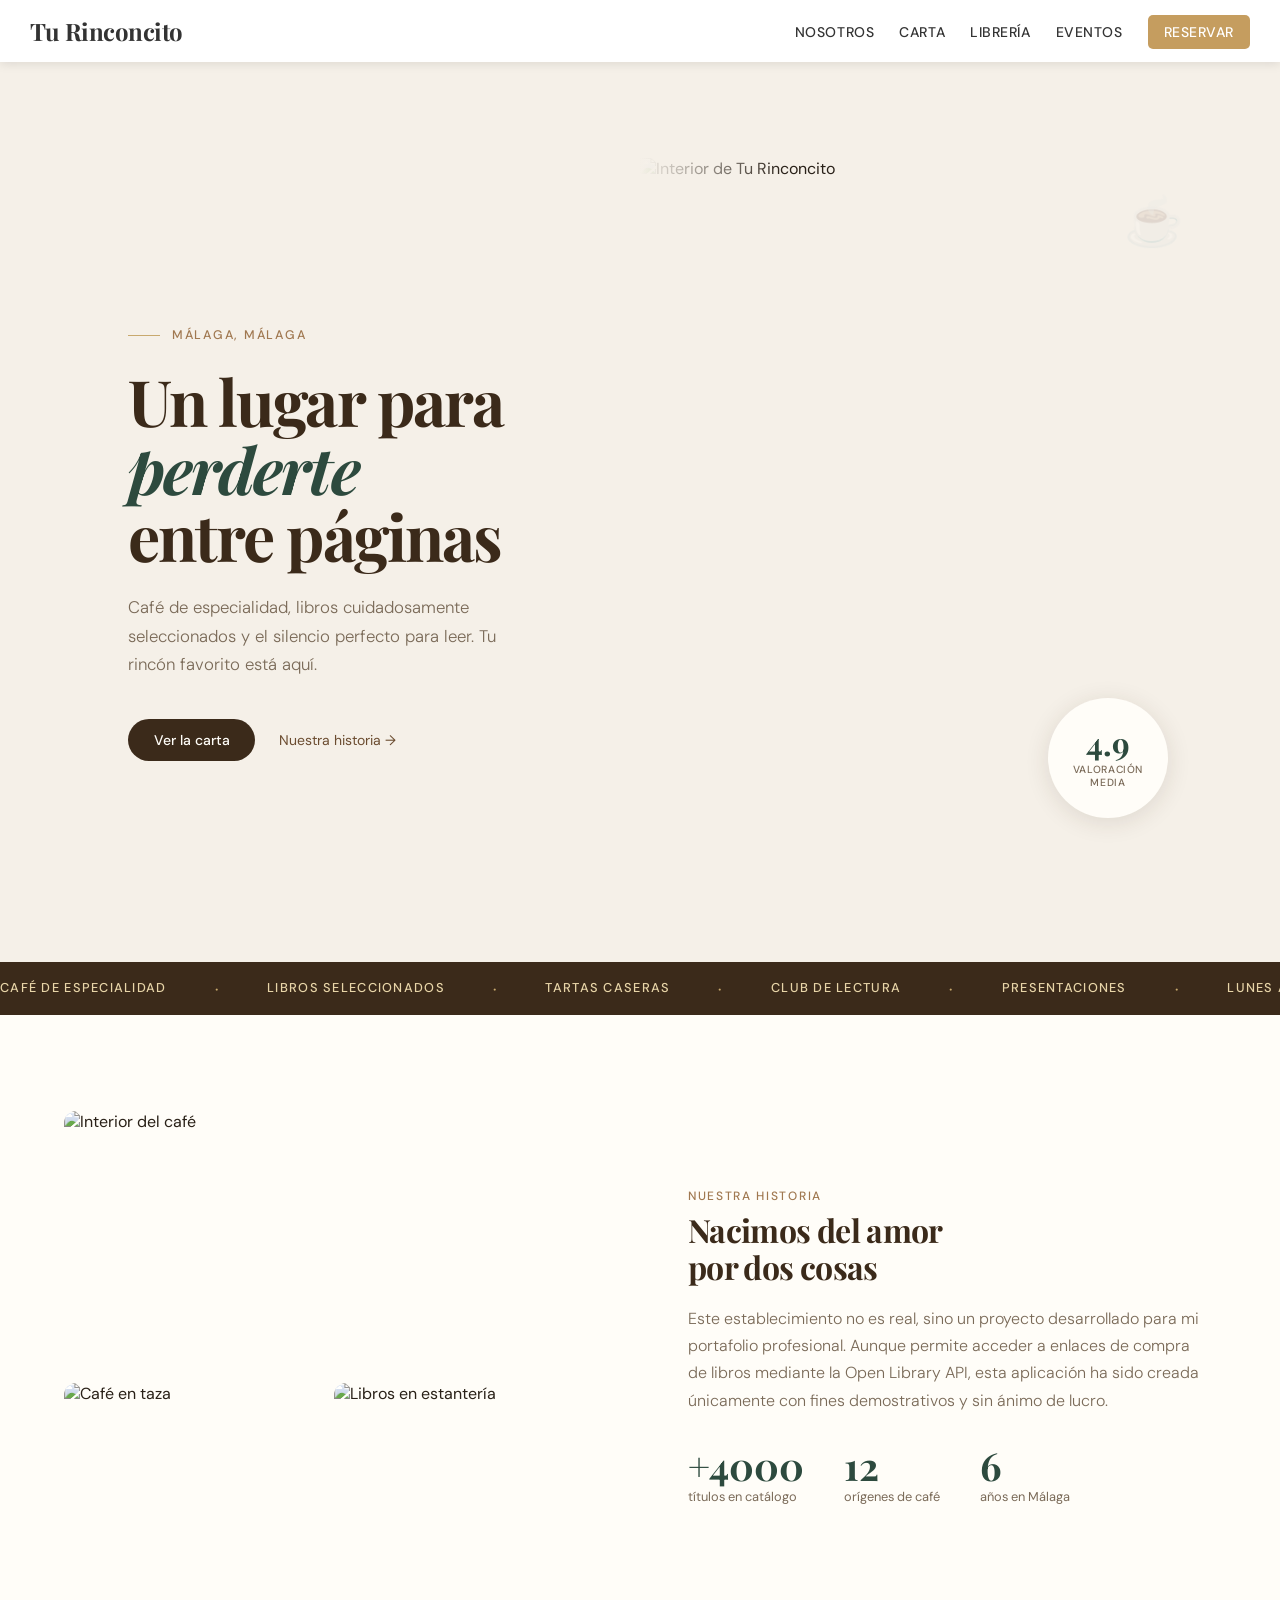
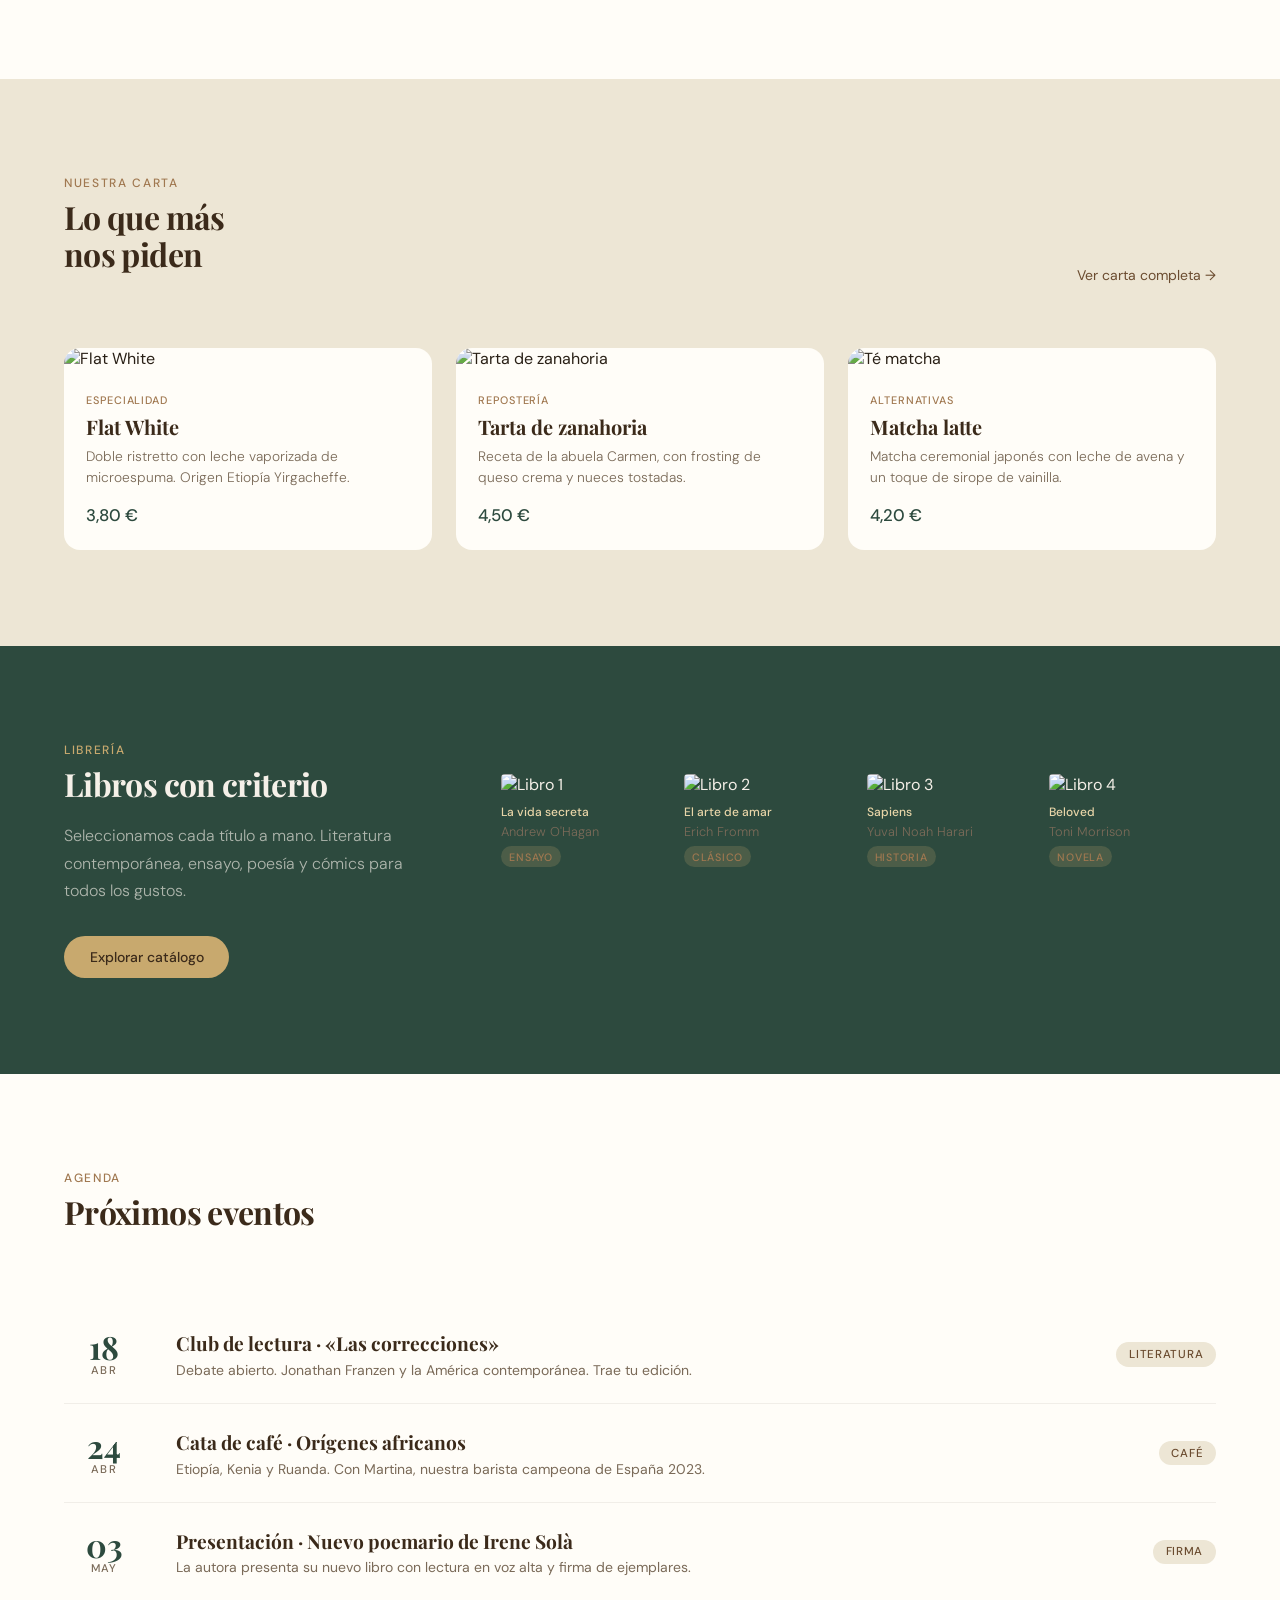
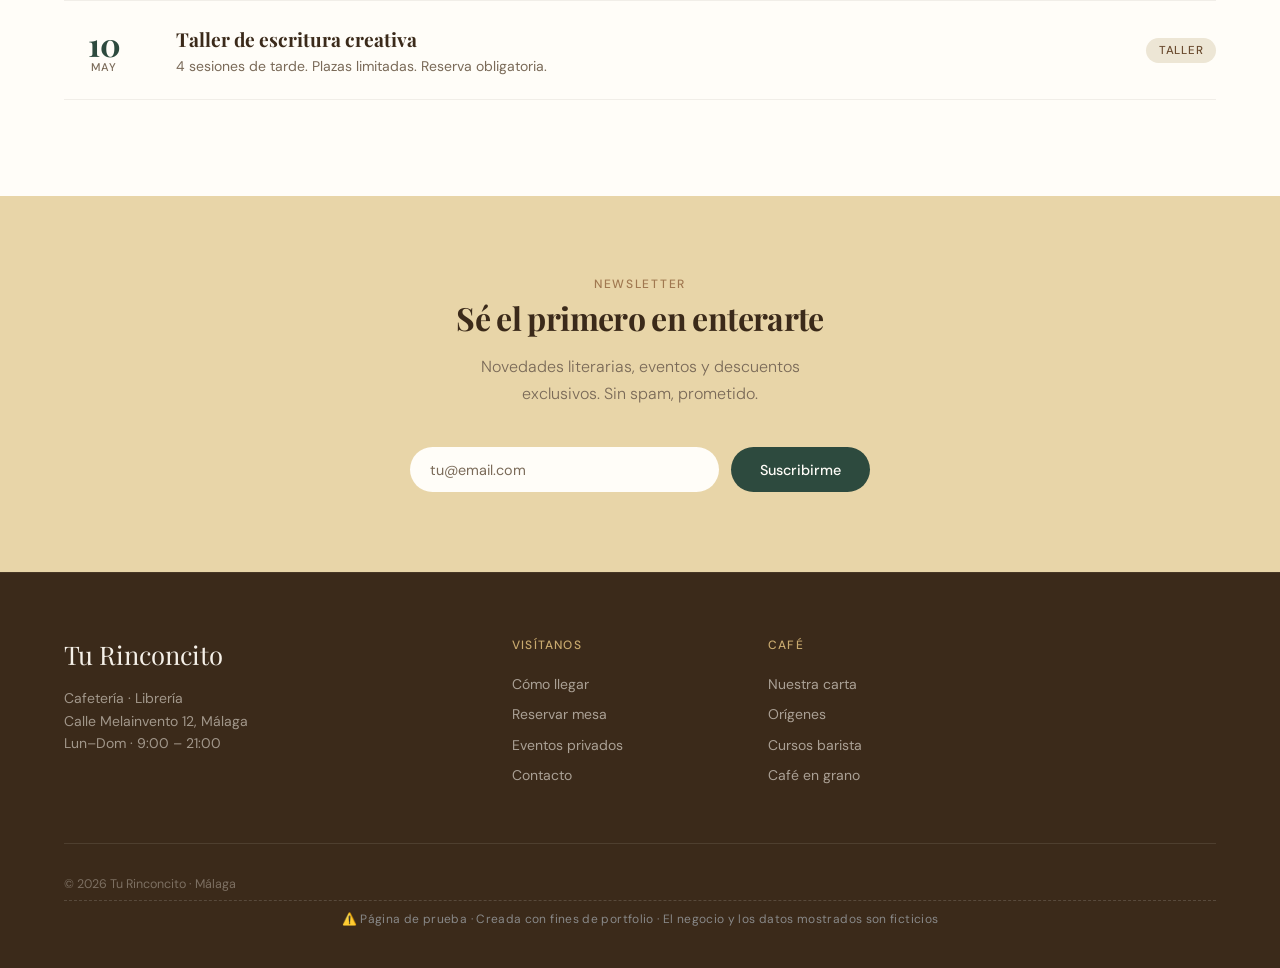
==== commit a9b80661: "Add files via upload" ====
--- a/index.html
+++ b/index.html
@@ -14,17 +14,25 @@
     <link rel="stylesheet" href="styles.css" />
   </head>
   <body>
-    <!-- NAV -->
-    <nav id="navbar">
-      <a href="#" class="nav-logo">Tu Rinconcito</a>
-      <ul class="nav-links">
-        <li><a href="#nosotros">Nosotros</a></li>
-        <li><a href="#menu">Carta</a></li>
-        <li><a href="#libros">Librería</a></li>
-        <li><a href="#eventos">Eventos</a></li>
-        <li><a href="#contacto" class="nav-cta">Reservar</a></li>
-      </ul>
-    </nav>
+  <!-- NAV -->
+      <nav id="navbar">
+        <a href="#" class="nav-logo">Tu Rinconcito</a>
+
+        <!-- Botón Hamburguesa -->
+        <div class="hamburger" id="hamburger">
+          <span></span>
+          <span></span>
+          <span></span>
+        </div>
+
+        <ul class="nav-links" id="nav-links">
+          <li><a href="#nosotros">Nosotros</a></li>
+          <li><a href="#menu">Carta</a></li>
+          <li><a href="#libros">Librería</a></li>
+          <li><a href="#eventos">Eventos</a></li>
+          <li><a href="#contacto" class="nav-cta">Reservar</a></li>
+        </ul>
+      </nav>
 
     <!-- HERO -->
     <section class="hero">
--- a/styles.css
+++ b/styles.css
@@ -2199,3 +2199,106 @@
   margin-top: 0.5rem;
   letter-spacing: 0.03em;
 }
+/* Reset básico */
+* {
+  margin: 0;
+  padding: 0;
+  box-sizing: border-box;
+}
+
+/* Navbar */
+#navbar {
+  display: flex;
+  justify-content: space-between;
+  align-items: center;
+  background: #ffffff;
+  padding: 15px 30px;
+  position: relative;
+  box-shadow: 0 2px 10px rgba(0, 0, 0, 0.1);
+}
+
+.nav-logo {
+  font-size: 1.5rem;
+  font-weight: bold;
+  text-decoration: none;
+  color: #333;
+}
+
+/* Enlaces */
+.nav-links {
+  list-style: none;
+  display: flex;
+  gap: 25px;
+}
+
+.nav-links a {
+  text-decoration: none;
+  color: #333;
+  font-weight: 500;
+  transition: color 0.3s ease;
+}
+
+.nav-links a:hover {
+  color: #c59d5f;
+}
+
+/* Botón CTA */
+.nav-cta {
+  background: #c59d5f;
+  color: #fff !important;
+  padding: 8px 16px;
+  border-radius: 5px;
+}
+
+/* Botón hamburguesa */
+.hamburger {
+  display: none;
+  flex-direction: column;
+  cursor: pointer;
+}
+
+.hamburger span {
+  width: 25px;
+  height: 3px;
+  background: #333;
+  margin: 4px 0;
+  transition: all 0.3s ease;
+}
+
+/* Animación a "X" */
+.hamburger.active span:nth-child(1) {
+  transform: rotate(45deg) translate(5px, 5px);
+}
+
+.hamburger.active span:nth-child(2) {
+  opacity: 0;
+}
+
+.hamburger.active span:nth-child(3) {
+  transform: rotate(-45deg) translate(5px, -5px);
+}
+
+/* Responsive: Tablet y Móvil */
+@media (max-width: 992px) {
+  .hamburger {
+    display: flex;
+  }
+
+  .nav-links {
+    position: absolute;
+    top: 100%;
+    left: 0;
+    width: 100%;
+    background: #ffffff;
+    flex-direction: column;
+    align-items: center;
+    gap: 20px;
+    padding: 20px 0;
+    display: none;
+    box-shadow: 0 10px 15px rgba(0, 0, 0, 0.1);
+  }
+
+  .nav-links.active {
+    display: flex;
+  }
+}
